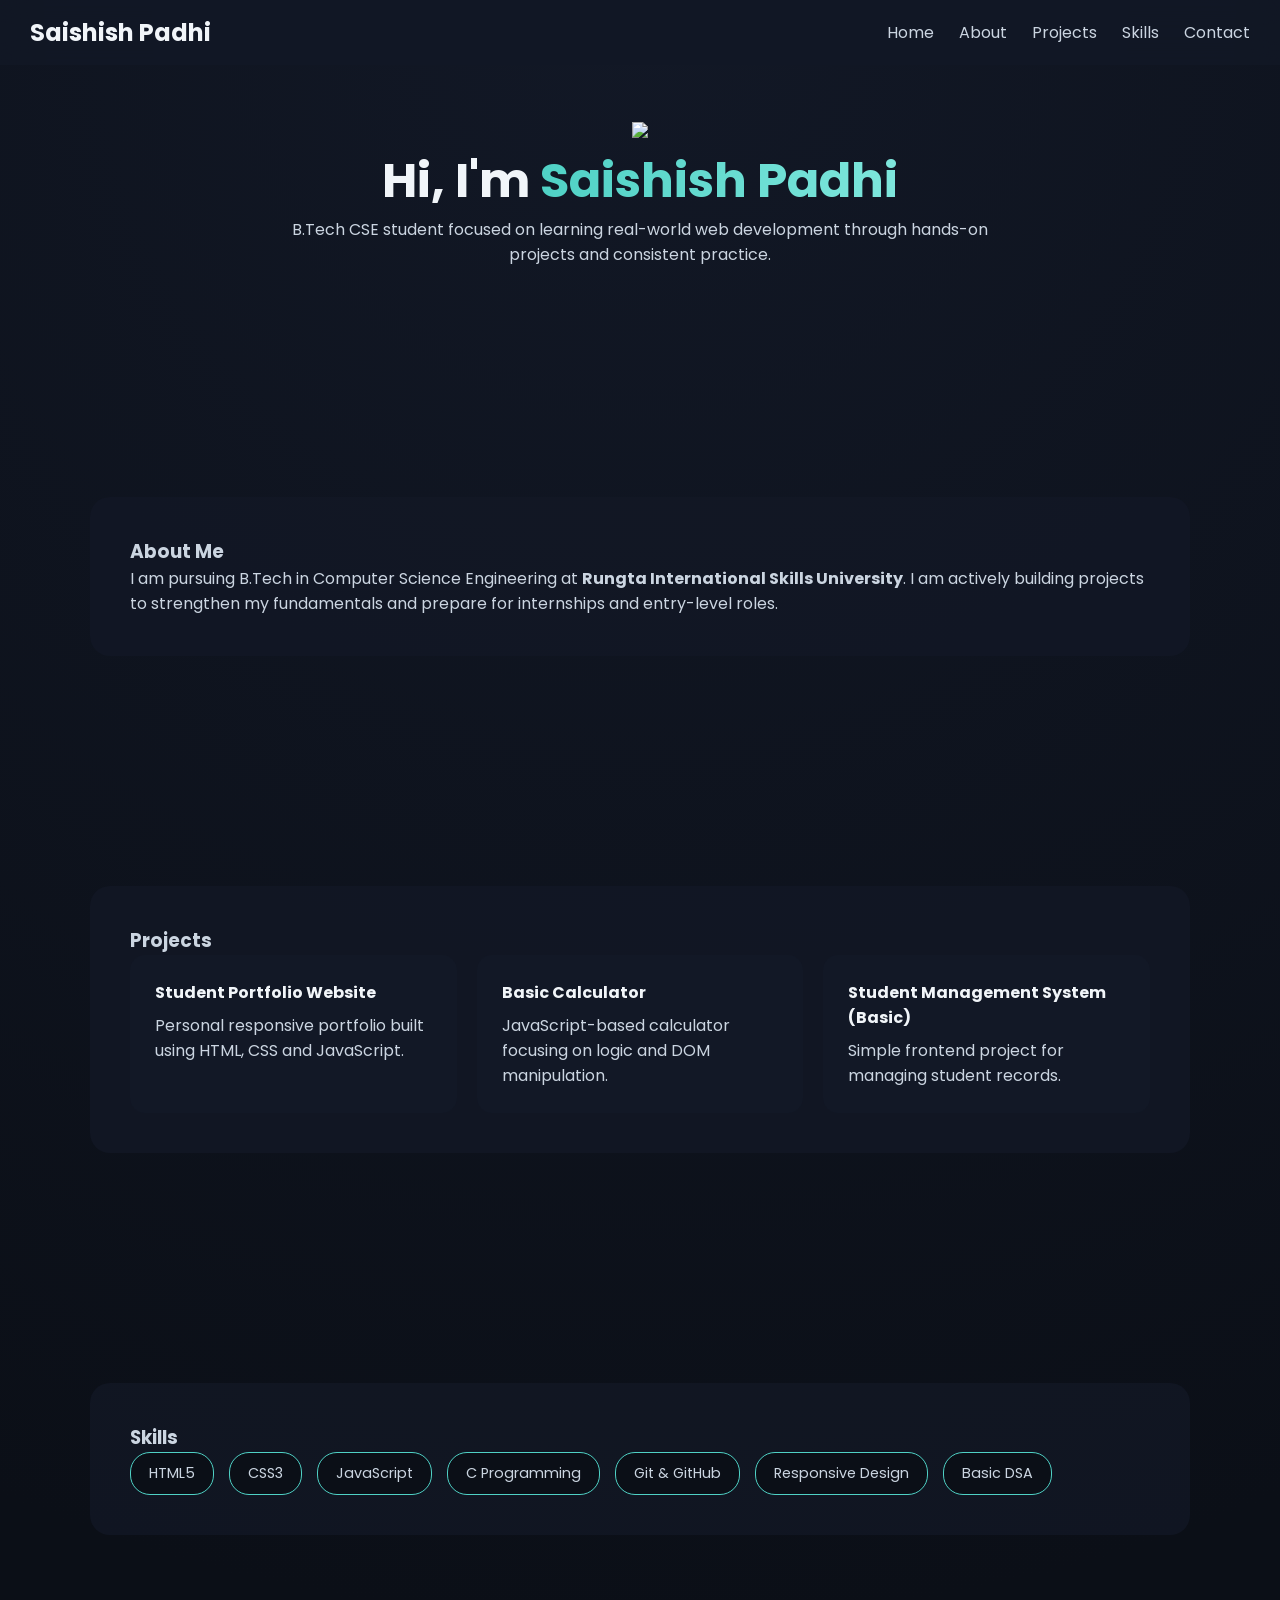
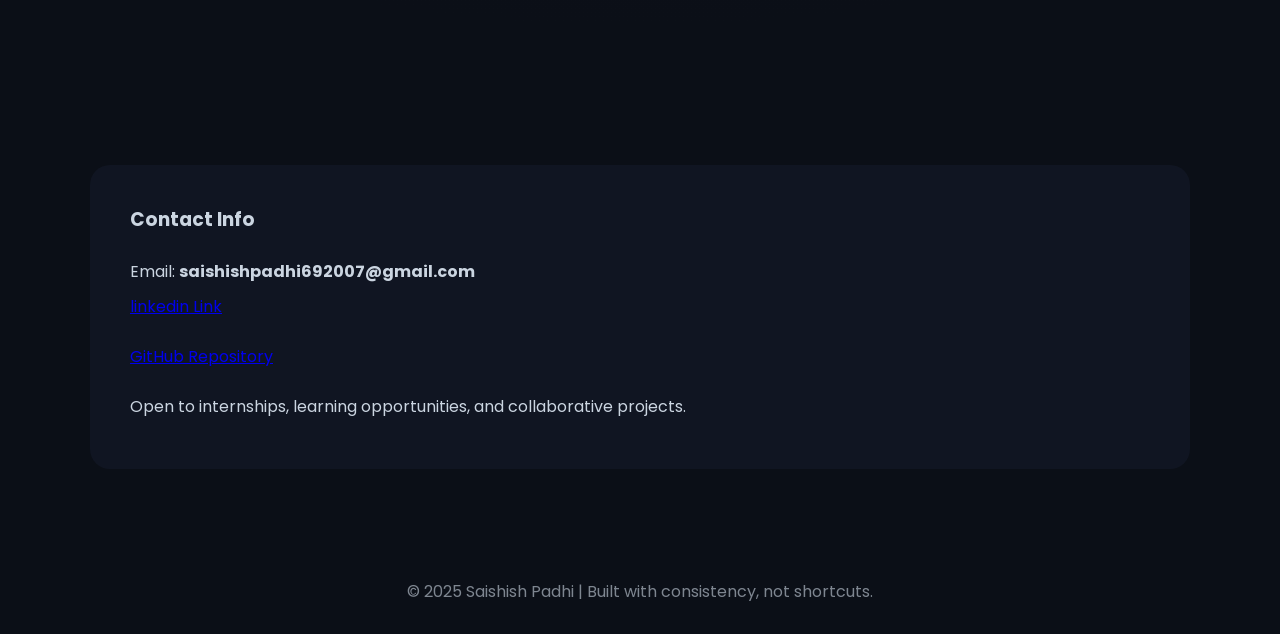
==== web development portfolio/index.html @ f5ed09df "Add files via upload" ====
<!DOCTYPE html>
<html lang="en">
<head>
<meta charset="UTF-8">
<meta name="viewport" content="width=device-width, initial-scale=1.0">
<title>Saishish Padhi | Web Developer</title>

<link href="https://fonts.googleapis.com/css2?family=Poppins:wght@300;400;600&display=swap" rel="stylesheet">

<style>
:root{
    --bg-dark:#0b0f17;
    --card-dark:#121826;
    --accent:#4fd1c5;
    --text-soft:#cbd5e1;
    --text-light:#f1f5f9;
}
*{
    margin:0;
    padding:0;
    box-sizing:border-box;
    font-family:'Poppins',sans-serif;
}
html{ scroll-behavior:smooth; }
body{
    background:radial-gradient(circle at top,#121826,#0b0f17 70%);
    color:var(--text-soft);
}

/* NAVBAR */
nav{
    position:fixed;
    top:0;
    width:100%;
    padding:15px 30px;
    display:flex;
    justify-content:space-between;
    align-items:center;
    background:rgba(18,24,38,0.85);
    backdrop-filter:blur(14px);
    z-index:1000;
}
nav h1{ color:var(--text-light); }
nav ul{ list-style:none; display:flex; }
nav ul li{ margin-left:25px; }
nav ul li a{
    color:var(--text-soft);
    text-decoration:none;
}
.menu{ display:none; }

/* SECTIONS */
section{ padding:120px 20px 80px; }
.container{ max-width:1100px; margin:auto; }

/* HERO */
.hero{ text-align:center; }
.profile-pic{
    width:150px;
    height:150px;
    border-radius:50%;
    border:3px solid var(--accent);
    margin-bottom:25px;
}
.hero h2{
    font-size:3rem;
    color:var(--text-light);
}
.hero span{
    background:linear-gradient(90deg,var(--accent),#7ee6dc);
    -webkit-background-clip:text;
    -webkit-text-fill-color:transparent;
}
.hero p{
    max-width:720px;
    margin:auto;
}

/* GLASS */
.glass{
    background:rgba(18,24,38,0.78);
    border-radius:20px;
    padding:40px;
    margin-top:30px;
}

/* GRID */
.grid{
    display:grid;
    grid-template-columns:repeat(auto-fit,minmax(250px,1fr));
    gap:20px;
}

/* SKILLS */
.skills{ display:flex; flex-wrap:wrap; gap:15px; }
.skill{
    background:#0b0f17;
    padding:10px 18px;
    border-radius:20px;
    border:1px solid var(--accent);
    font-size:0.9rem;
}

/* PROJECT */
.project{
    background:#121826;
    padding:25px;
    border-radius:15px;
}
.project h4{ color:var(--text-light); margin-bottom:8px; }

/* CONTACT */
.contact p{ margin-bottom:10px; }

/* FOOTER */
footer{
    text-align:center;
    padding:30px;
    opacity:0.6;
}

/* RESPONSIVE */
@media(max-width:768px){
    nav ul{
        position:absolute;
        top:60px;
        right:20px;
        background:#0b0f17;
        flex-direction:column;
        width:200px;
        display:none;
    }
    nav ul.show{ display:block; }
    .menu{ display:block; cursor:pointer; }
}
</style>
</head>

<body>

<nav>
    <h1>Saishish Padhi</h1>
    <span class="menu" onclick="toggleMenu()">☰</span>
    <ul id="navLinks">
        <li><a href="#home">Home</a></li>
        <li><a href="#about">About</a></li>
        <li><a href="#projects">Projects</a></li>
        <li><a href="#skills">Skills</a></li>
        <li><a href="#contact">Contact</a></li>
    </ul>
</nav>

<section id="home" class="hero">
    <div class="container">
        <img src="webImage.jpg"   height="350px">
        <h2>Hi, I'm <span>Saishish Padhi</span></h2>
        <p>
            B.Tech CSE student focused on learning real-world web development
            through hands-on projects and consistent practice.
        </p>
    </div>
</section>

<section id="about">
    <div class="container glass">
        <h3>About Me</h3>
        <p>
            I am pursuing B.Tech in Computer Science Engineering at
            <b>Rungta International Skills University</b>.
            I am actively building projects to strengthen my fundamentals
            and prepare for internships and entry-level roles.
        </p>
    </div>
</section>

<section id="projects">
    <div class="container glass">
        <h3>Projects</h3>
        <div class="grid">
            <div class="project">
                <h4>Student Portfolio Website</h4>
                <p>Personal responsive portfolio built using HTML, CSS and JavaScript.</p>
            </div>
            <div class="project">
                <h4>Basic Calculator</h4>
                <p>JavaScript-based calculator focusing on logic and DOM manipulation.</p>
            </div>
            <div class="project">
                <h4>Student Management System (Basic)</h4>
                <p>Simple frontend project for managing student records.</p>
            </div>
        </div>
    </div>
</section>

<section id="skills">
    <div class="container glass">
        <h3>Skills</h3>
        <div class="skills">
            <div class="skill">HTML5</div>
            <div class="skill">CSS3</div>
            <div class="skill">JavaScript</div>
            <div class="skill">C Programming</div>
            <div class="skill">Git & GitHub</div>
            <div class="skill">Responsive Design</div>
            <div class="skill">Basic DSA</div>
        </div>
    </div>
</section>

<section id="contact">
    <div class="container glass contact">
        <h3>Contact Info</h3> <br>
        <p>Email: <b>saishishpadhi692007@gmail.com</b></p>
        <a href="https://www.linkedin.com/in/saishish-padhi-992398362" target="_blank">
          linkedin Link
        </a> <br>
        <p>
          <br>
          <a href="https://github.com/saishishpadhi692007-netizen/-SAISHISH_PADHI_-11255_-WEBTECH.git" target="_blank">
            GitHub Repository <br>
          </a> <br>
            Open to internships, learning opportunities, and collaborative projects.
        </p>
    </div>
</section>

<footer>
    © 2025 Saishish Padhi | Built with consistency, not shortcuts.
</footer>

<script>
function toggleMenu(){
    document.getElementById("navLinks").classList.toggle("show");
}
</script>

</body>
</html>
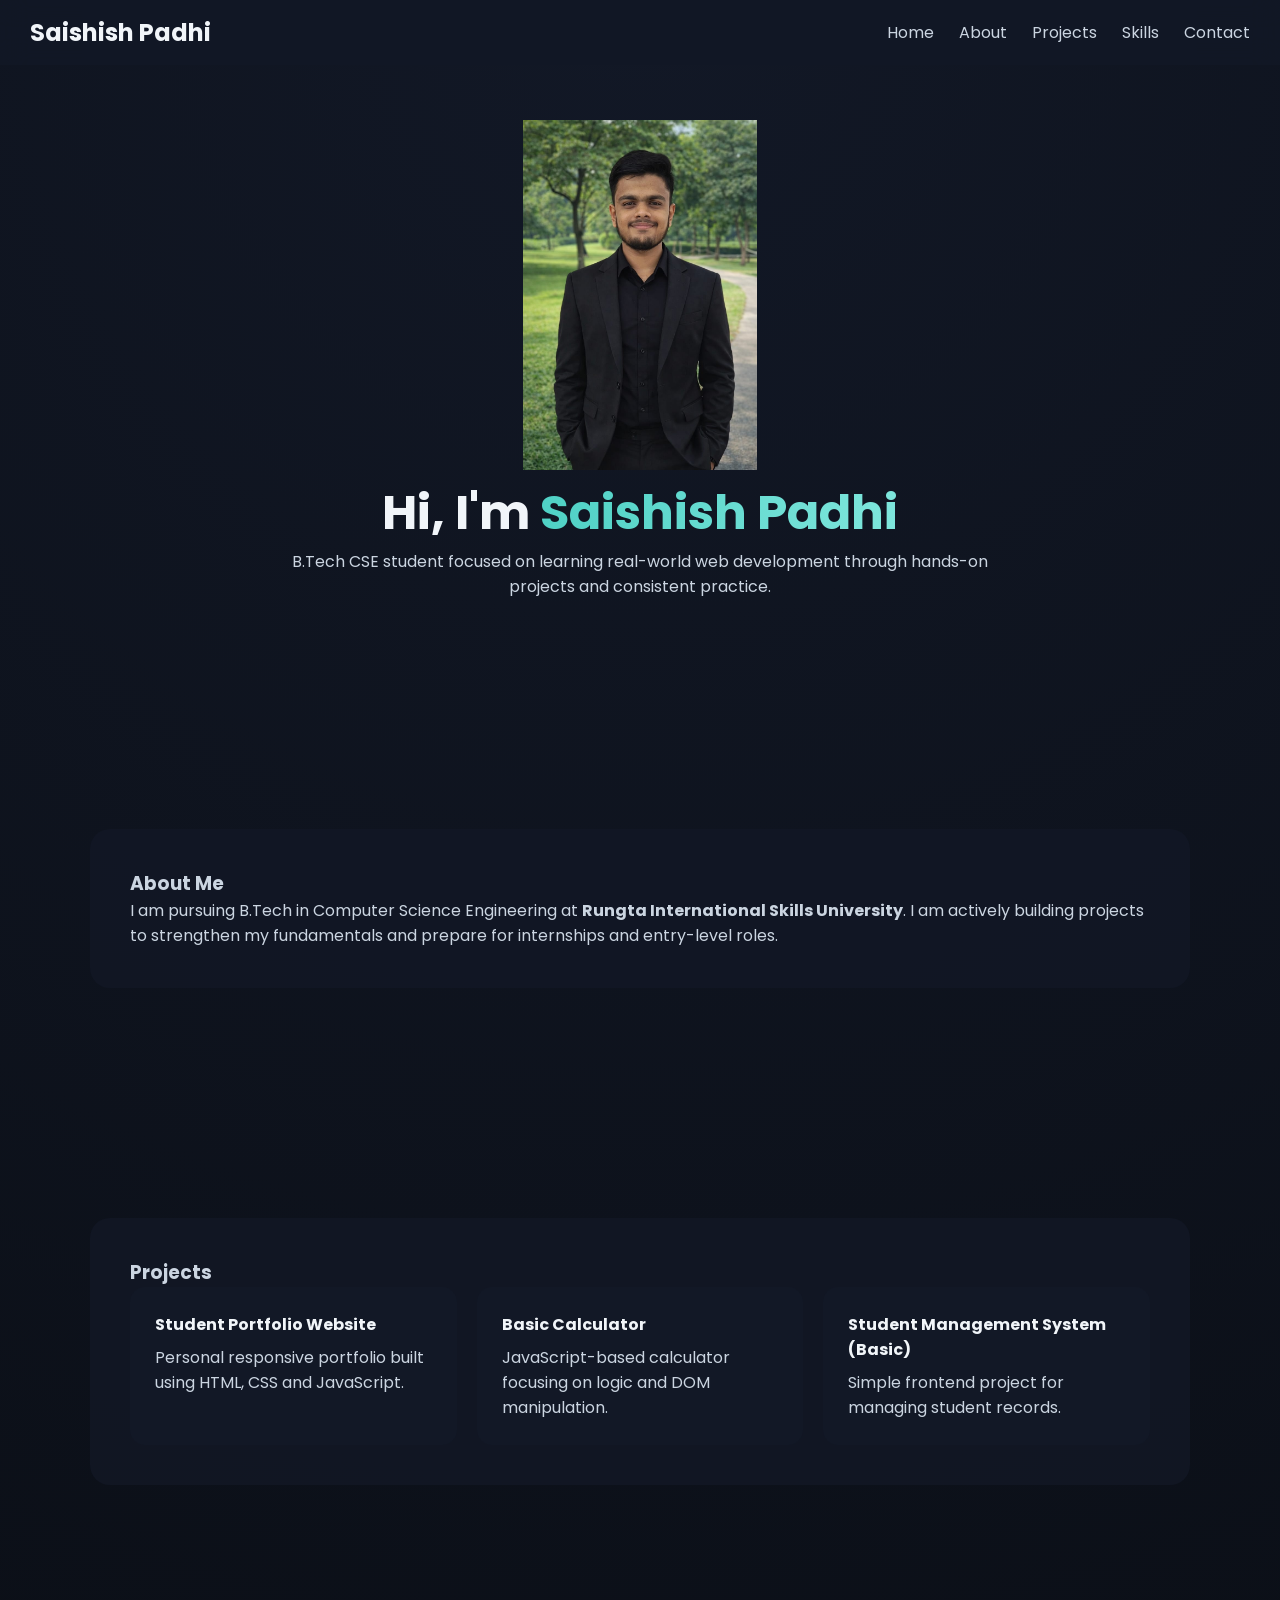
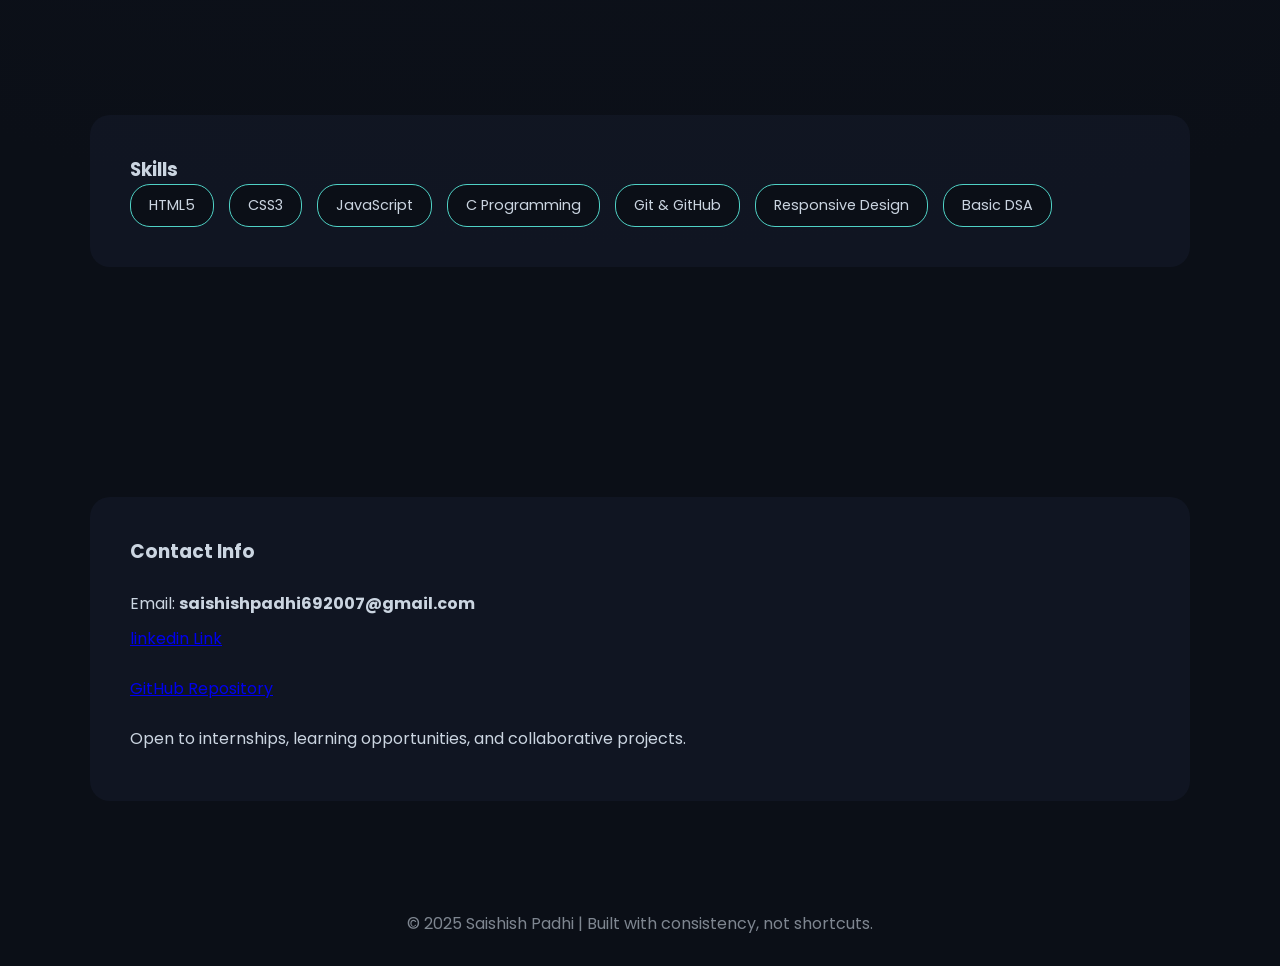
==== commit 6e9606ee: "Add files via upload" ====
--- a/web development portfolio/index.html
+++ b/web development portfolio/index.html
@@ -152,7 +152,7 @@
 
 <section id="home" class="hero">
     <div class="container">
-        <img src="webImage.jpg"   height="350px">
+        <img src="saishish.jpg"   height="350px">
         <h2>Hi, I'm <span>Saishish Padhi</span></h2>
         <p>
             B.Tech CSE student focused on learning real-world web development
